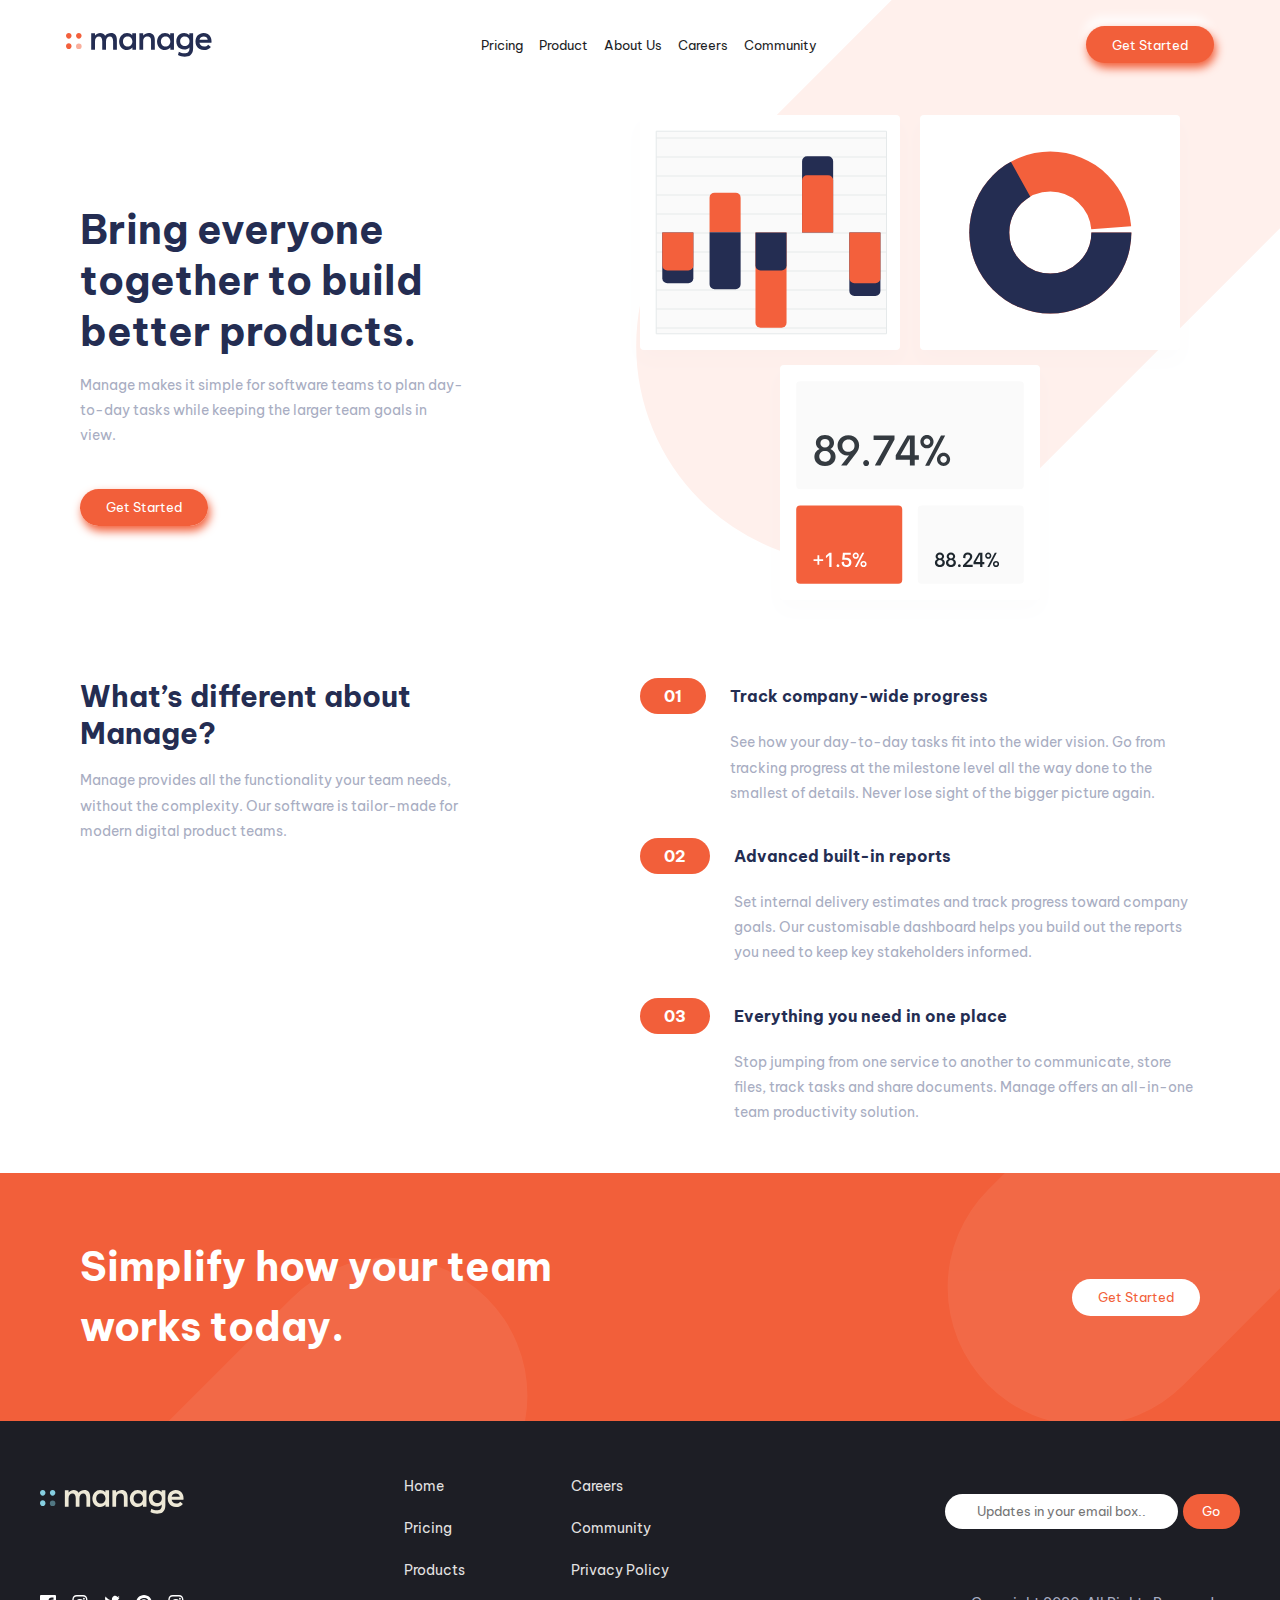
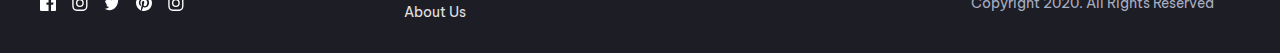
==== index.html @ 4106bfbe "only refactoring and testemonials left" ====
<!DOCTYPE html>
<html lang="en">
  <head>
    <meta charset="UTF-8" />
    <meta name="viewport" content="width=device-width, initial-scale=1.0" />
    <link
      rel="icon"
      type="image/png"
      sizes="32x32"
      href="./images/favicon-32x32.png"
    />
    <link rel="preconnect" href="https://fonts.googleapis.com" />
    <link rel="preconnect" href="https://fonts.gstatic.com" crossorigin />
    <link
      href="https://fonts.googleapis.com/css2?family=Be+Vietnam+Pro:wght@400;500;700&display=swap"
      rel="stylesheet"
    />
    <title>Manage landing page</title>
    <link rel="stylesheet" href="./css/style.css" />
    <script src="./index.js" defer></script>
  </head>
  <body class="body">
    <header class="primary-header flex container">
      <div>
        <img src="./images/logo.svg" alt="landing page logo" />
      </div>
      <button
        class="mobile-menu"
        aria-controls="primary-navigation"
        aria-expanded="false"
      >
        <span class="sr-only">Menu</span>
        <div class="hamburger"></div>
      </button>
      <nav>
        <ul id="primary-navigation" class="primary-header__navigation flex">
          <li><a class="text-blue-9" href="#">Pricing</a></li>
          <li><a class="text-blue-9" href="#">Product</a></li>
          <li><a class="text-blue-9" href="#">About Us</a></li>
          <li><a class="text-blue-9" href="#">Careers</a></li>
          <li><a class="text-blue-9" href="#">Community</a></li>
        </ul>
      </nav>
      <a
        class="btn-primary start-btn start-btn--header colorful-shadow"
        href="#"
        >Get Started</a
      >
    </header>

    <main>
      <section class="intro-section container flex flow">
        <div>
          <div class="intro-section__info">
            <h1 class="text-primary-blue-8 fs-9 fw-7">
              Bring everyone together to build better products.
            </h1>
            <p>
              Manage makes it simple for software teams to plan day-to-day tasks
              while keeping the larger team goals in view.
            </p>
          </div>
          <a class="btn-primary start-btn" href="#">Get Started</a>
        </div>
        <div class="intro-section__img">
          <img src="./images/illustration-intro.svg" alt="" />
        </div>
      </section>

      <section class="features-section flex container flow-xxx">
        <div class="flow difference">
          <h2 class="text-primary-blue-8 fs-8 fw-7">
            What’s different about Manage?
          </h2>
          <p>
            Manage provides all the functionality your team needs, without the
            complexity. Our software is tailor-made for modern digital product
            teams.
          </p>
        </div>
        <div class="features-section__features-list">
          <ul class="flow" style="--flow-space: 2rem">
            <li class="feature">
              <h3 class="feature__title text-primary-blue-8 fw-7">
                Track company-wide progress
              </h3>
              <p>
                See how your day-to-day tasks fit into the wider vision. Go from
                tracking progress at the milestone level all the way done to the
                smallest of details. Never lose sight of the bigger picture
                again.
              </p>
            </li>
            <li class="feature">
              <h3 class="feature__title text-primary-blue-8 fw-7">
                Advanced built-in reports
              </h3>
              <p>
                Set internal delivery estimates and track progress toward
                company goals. Our customisable dashboard helps you build out
                the reports you need to keep key stakeholders informed.
              </p>
            </li>
            <li class="feature">
              <h3 class="feature__title text-primary-blue-8 fw-7">
                Everything you need in one place
              </h3>
              <p>
                Stop jumping from one service to another to communicate, store
                files, track tasks and share documents. Manage offers an
                all-in-one team productivity solution.
              </p>
            </li>
          </ul>
        </div>
      </section>

      <section class="simplify bg-primary-red-4">
        <div class="container">
          <div>
            <p class="fs-9 fw-7 text-white max-width">
              Simplify how your team works today.
            </p>
          </div>
          <div>
            <a class="btn-primary start-btn start-btn--simplify" href="#"
              >Get Started</a
            >
          </div>
        </div>
      </section>
    </main>

    <footer class="primary-footer bg-blue-9">
      <div
        class="grid-container grid-container--footer flow"
        style="--flow-space: 1.5rem"
      >
        <div class="primary-footer__logo">
          <img src="./images/logo.svg" alt="" />
        </div>

        <ul class="primary-footer__social-links flex">
          <li>
            <a href="#"
              ><img src="./images/icon-facebook.svg" alt="facebook icon"
            /></a>
          </li>
          <li>
            <a href="#"
              ><img src="./images/icon-instagram.svg" alt="instagram icon"
            /></a>
          </li>
          <li>
            <a href="#"
              ><img src="./images/icon-twitter.svg" alt="twitter icon"
            /></a>
          </li>
          <li>
            <a href="#"
              ><img src="./images/icon-pinterest.svg" alt="pinterest icon"
            /></a>
          </li>
          <li>
            <a href="#"
              ><img src="./images/icon-instagram.svg" alt="instagram icon"
            /></a>
          </li>
        </ul>

        <nav class="primary-footer__navigation">
          <ul class="nav-links flow">
            <li>
              <a href="#">Home</a>
            </li>
            <li>
              <a href="#">Pricing</a>
            </li>
            <li>
              <a href="#">Products</a>
            </li>
            <li>
              <a href="#">About Us</a>
            </li>
            <li>
              <a href="#">Careers</a>
            </li>
            <li>
              <a href="#">Community</a>
            </li>
            <li>
              <a href="#">Privacy Policy</a>
            </li>
          </ul>
        </nav>

        <form class="primary-footer__form" method="post">
          <input
            name="updates"
            placeholder="Updates in your email box..."
            type="email"
          />
          <button class="bg-primary-red-4 text-white" type="submit">Go</button>
        </form>

        <p class="primary-footer_copyright">
          Copyright 2020. All Rights Reserved
        </p>
      </div>
    </footer>
  </body>
</html>
---- css/style.css ----
:root {
  /* colors */
  --clr-primary-red-4: hsl(12, 88%, 59%);
  --clr-primary-blue-8: hsl(228, 39%, 23%);

  --clr-white: hsl(0, 100%, 100%);
  --clr-red-1: hsl(13, 100%, 96%);
  --clr-gray-1: hsl(0, 5%, 89%);
  --clr-gray-4: hsl(228, 18%, 71%);
  --clr-blue-9: hsl(233, 12%, 13%);

  /* typography */
  --fs-3: 0.82rem;
  --fs-4: 0.875rem;
  --fs-5: 1rem;
  --fs-8: clamp(1.4rem, 2vw + 1rem, 1.8rem);
  --fs-9: clamp(1.8rem, 3vw + 1rem, 2.5rem);

  --ff-primary: "Be Vietnam Pro", sans-serif;

  --fw-7: 700;
}

*,
*::before,
*::after {
  box-sizing: border-box;
}

* {
  margin: 0;
  padding: 0;
  font: inherit;
}

h1,
h2,
h3,
h4,
h5,
h6,
p {
  font-weight: 400;
}

p {
  line-height: 1.8;
  font-size: var(--fs-4);
}

body {
  font-family: var(--ff-primary);
  font-size: var(--fs-5);
  color: var(--clr-gray-4);
  background-color: var(--clr-white);
  min-height: 100vh;
  background-image: url(../images/bg-tablet-pattern.svg);
  background-position: 80px -270px;
  background-repeat: no-repeat;

  overflow-x: hidden; /*? */
}

@media (min-width: 45.1em) {
  body {
    background-position: top -250px right -170px;
  }
}

img,
picture {
  max-width: 100%;
  display: block; /* this is to remove weird spacing issues with imgs */
}

ul,
li {
  list-style: none;
  /* counter-reset: count; */ /*? */
}

a {
  text-decoration: none;
}

button:hover {
  cursor: pointer;
}

input,
button,
textarea,
select {
  font: inherit;
}

@media (prefers-reduced-motion: reduce) {
  *,
  *::before,
  *::after {
    animation-duration: 0.01ms !important;
    animation-iteration-count: 1 !important;
    transition-duration: 0.01ms !important;
    scroll-behavior: auto !important;
  }
}

/*! utility classes */

/*! general */
.flex {
  display: flex;
  gap: var(--gap, 1rem);
}

.grid {
  display: grid;
  gap: var(--gap, 1rem);
}

/* 
  the :where pseudo-class is there to eliminate the extra
  specificity that the :not(:first-child) adds.

  because of the var(--flow-space, 1rem), we can specify
  what amount of margin-top we want as an inline style of
  an element.
*/
.flow > *:where(:not(:first-child)) {
  margin-top: var(--flow-space, 1rem);
}

.container {
  padding-inline: 2.5em;
  margin-inline: auto;
  max-width: 80rem;
}

.sr-only {
  position: absolute;
  width: 1px;
  height: 1px;
  padding: 0;
  margin: -1px;
  clip: rect(0, 0, 0, 0);
  white-space: nowrap;
  border: none;
}

/* bg color */
.bg-primary-red-4 {
  background-color: var(--clr-primary-red-4);
}

.bg-primary-blue-8 {
  background-color: var(--clr-primary-blue-8);
}

.bg-red-1 {
  background-color: var(--clr-red-1);
}

.bg-gray-1 {
  background-color: var(--clr-gray-1);
}

.bg-gray-4 {
  background-color: var(--clr-gray-4);
}

.bg-blue-9 {
  background-color: var(--clr-blue-9);
}

/* text color */
.text-primary-red-4 {
  color: var(--clr-primary-red-);
}

.text-primary-blue-8 {
  color: var(--clr-primary-blue-8);
}

.text-red-1 {
  color: var(--clr-red-1);
}

.text-gray-1 {
  color: var(--clr-gray-1);
}

.text-gray-4 {
  color: var(--clr-gray-4);
}

.text-blue-9 {
  color: var(--clr-blue-9);
}

.text-white {
  color: var(--clr-white);
}

/* text size */
.fs-3 {
  font-size: var(--fs-3);
}

.fs-4 {
  font-size: var(--fs-4);
}

.fs-5 {
  font-size: var(--fs-5);
}

.fs-8 {
  font-size: var(--fs-8);
}

.fs-9 {
  font-size: var(--fs-9);
}

/* font weight */
.fw-7 {
  font-weight: var(--fw-7);
}

/*? */
.text-center {
  text-align: center;
}

/*! components */
.btn-primary {
  background-color: var(--clr-primary-red-4);
  color: var(--clr-white);
  padding: 0.8em 2em;
  border-radius: 30px;
  font-size: var(--fs-3);
  box-shadow: var(--clr-primary-red-4) 2px 5px 10px 0px,
    rgba(255, 255, 255, 0.8) -2px -10px 10px 0px;
  border: none;
}

.btn-primary:is(:hover, :focus) {
  opacity: 0.8;
}

/*? */
.colorful-shadow:is(:hover, :focus) {
  opacity: 0.5;
  box-shadow: rgb(255, 255, 255) 0px 0px 0px 3px,
    rgb(31, 193, 27) 0px 0px 0px 6px, rgb(255, 217, 19) 0px 0px 0px 9px,
    rgb(255, 255, 255) 0px 0px 0px 12px, rgb(255, 85, 85) 0px 0px 0px 15px;
}

/*! specific */

/* header */
.primary-header {
  justify-content: space-between;
  align-items: center;
  padding-block: 2em;
  font-size: var(--fs-3);
}

.mobile-menu {
  display: none;
}

@media (max-width: 45em) {
  .body::before {
    content: "";
    position: fixed;
    inset: 0;
    background: linear-gradient(
      to bottom,
      transparent 50%,
      rgba(2, 2, 2, 0.5) 100%
    );
    z-index: 10;
    pointer-events: none;
    opacity: 0;
    transition: opacity 500ms ease-in-out;
  }

  .body.overlay-active::before {
    opacity: 1;
  }

  /*? */
  .start-btn--header {
    display: none;
  }

  .primary-header__navigation {
    background-color: var(--clr-white);
    flex-direction: column;
    position: fixed;
    top: 7rem;
    left: 50%;
    transform: translateX(-50%);
    font-weight: 700;
    font-size: var(--fs-5);
    text-align: center;
    line-height: 2;
    border-radius: 5px;
    box-shadow: 0 5px 10px rgba(0, 0, 0, 0.1);
    width: min(80%, 22rem);
    padding-block: 2.5rem;
    z-index: 100;
    transform: translateX(200%);
    transition: transform 500ms ease-in-out;
  }

  .primary-header__navigation.active {
    transform: translateX(-50%);
  }

  .mobile-menu {
    display: block;
    border: none;
    background: transparent;
    cursor: pointer;
    order: 2; /*? */
    padding: 5px;
  }

  /* hamburger */
  .hamburger {
    position: relative;
  }

  .hamburger,
  .hamburger::before,
  .hamburger::after {
    width: 1.7rem;
    height: 3px;
    background-color: var(--clr-blue-9);
    transition: transform 350ms ease-in-out, opacity 200ms linear;
  }

  .hamburger::before,
  .hamburger::after {
    content: "";
    position: absolute;
    left: 0;
  }

  .hamburger::before {
    bottom: 7px;
  }

  .hamburger::after {
    top: 7px;
  }

  .mobile-menu.active .hamburger {
    transform: rotate(45deg);
  }

  .mobile-menu.active .hamburger::before {
    opacity: 0;
  }

  .mobile-menu.active .hamburger::after {
    transform: rotate(90deg) translate(-6px);
  }
}

/* intro */
.intro-section {
  --gap: clamp(2.5rem, 6vw, 3rem);
  flex-direction: column;
  justify-content: center;
  align-items: center;
  margin: 2rem 0 5rem 0;
  text-align: center;
}

.intro-section__info {
  margin-bottom: 2rem;
  max-width: 30rem;
}

.intro-section__info h1 {
  margin-bottom: 1rem;
}

.intro-section__img {
  order: -1;
}

@media (min-width: 45em) {
  /*? */
  .intro-section {
    flex-direction: row;
    text-align: left;
    justify-content: space-between;
    margin: auto;
  }

  .intro-section__info {
    margin-bottom: 3rem;
    /* max-width: clamp(30rem, 30vw, 40rem); */
  }

  .intro-section__info p {
    max-width: 24rem;
  }

  .intro-section__img {
    order: initial;
  }
}

@media (min-width: 45em) and (max-width: 52em) {
  .intro-section__info {
    max-width: 40rem;
    margin-top: 2rem;
  }
}

/* fetures */
.features-section {
  --gap: 3rem;
  flex-direction: column;
  text-align: center;

  margin-bottom: 10rem; /*? */
}

.difference {
  max-width: 25rem;
  margin: auto;
}

.feature {
  counter-increment: count;
  display: grid;
  align-items: center;
  row-gap: 1rem;
  grid-template-columns: min-content 1fr;
  text-align: left;
}

.feature::before {
  content: "0" counter(count);
  padding: 0.5rem 1.5rem;
  background-color: var(--clr-primary-red-4);
  color: var(--clr-white);
  border-radius: 20px;
  font-weight: var(--fw-7);
  z-index: 1;
}

.feature__title {
  background-color: var(--clr-red-1);
  padding-block: 0.5rem;
  margin-right: -100%; /* for the overflow of the bg color */
  margin-left: -1rem;
  padding-left: 1.5rem;
  font-size: var(--fs-5);
}

.feature p {
  grid-column: 1 / -1;
}

/* simplify */
.simplify {
  padding-block: 4em;
  background-image: url(../images/bg-simplify-section-mobile.svg);
  background-repeat: no-repeat;
  background-position: bottom left;
  background-size: 50%;
}

.simplify div {
  display: flex;
  gap: 2rem;
  flex-direction: column;
  justify-content: space-between;
  align-items: center;
  text-align: center;
}

.simplify p {
  line-height: 1.5em;
}

/*? */
.max-width {
  max-width: 20rem;
}

@media (min-width: 45em) {
  .simplify {
    background-image: url(../images/bg-simplify-section-desktop.svg);
    background-size: cover;
    background-position: top right -6rem;
  }

  .simplify div {
    flex-direction: row;
  }

  /*? */
  .max-width {
    max-width: 30rem;
    text-align: left;
  }
}

.start-btn--simplify {
  background-color: var(--clr-white);
  color: var(--clr-primary-red-4);
  box-shadow: none;
}

/*? 51.5em */
@media (min-width: 45em) {
  .container {
    /*? */
    padding-inline: 5em;
  }

  .features-section {
    --gap: clamp(2.5rem, 6vw, 3rem);
    flex-direction: row;
    justify-content: space-between;
    text-align: left;
    margin-block: 3rem;
  }

  .difference {
    margin: unset;
  }

  .features-section__features-list {
    max-width: 35rem;
  }

  .feature {
    column-gap: 1.5rem;
  }

  .feature__title {
    background-color: transparent;
    padding-left: 0;
    margin: 0;
  }

  .feature p {
    grid-column: 2 / -1;
  }
}

/* footer */
/*? */
.grid-container {
  display: grid;
  place-items: center;

  padding-inline: 2.5em;
  margin-inline: auto;
  max-width: 80rem;
}

.grid-container--footer {
  padding-block: 2rem;
  gap: 1rem;
  grid-template-areas:
    "form"
    "navigation"
    "social-links"
    "logo"
    "copyright";
}

.primary-footer__form {
  grid-area: form;
  display: flex;
  gap: 0.3rem;
  width: 100%;
}

.primary-footer__form > input[type="email"] {
  padding: 0.6rem clamp(0.7rem, 5vw, 2rem);
  flex: 1;
  border-radius: 30px;
  border: none;
  font-size: 13px;
  text-align: left;
}

/*? */
.primary-footer__form > button {
  background-color: var(--clr-primary-red-4);
  color: var(--clr-white);
  padding: 0.7em clamp(0.5em, 1.5em, 2em);
  border-radius: 30px;
  font-size: var(--fs-3);
  border: none;
}

/* .primary-footer__navigation {
  gap: clamp(5rem, 8vw, 10rem); 
  justify-content: space-between;
  grid-area: navigation;
  font-size: var(--fs-4);
} */

.primary-footer__navigation {
  justify-content: space-between;
  grid-area: navigation;
  font-size: var(--fs-4);
}

.primary-footer__navigation ul {
  column-count: 2;
}

.nav-links li > a {
  color: var(--clr-gray-1);
}

.primary-footer__social-links {
  grid-area: social-links;
  justify-content: space-between;
  width: 100%;
}

.primary-footer__social-links img {
  width: 1.7rem;
  aspect-ratio: 1;
}

.primary-footer__social-links a:hover {
  filter: brightness(0.5) invert(1);
}

/*? .logo */
.primary-footer__logo {
  grid-area: logo;
  max-width: 50%;
  color: white;
  margin-top: 2rem;
  filter: brightness(0.5) invert(1);
}

.primary-footer_copyright {
  grid-area: copyright;
}

@media (min-width: 45em) {
  .grid-container--footer {
    padding-block: 2rem;
    grid-template-columns: min-content minmax(12rem, 20rem) min-content;
    column-gap: min(1.5rem, 3.5vw);
    justify-content: space-between;
    grid-template-areas:
      "logo navigation form"
      ". navigation form"
      "social-links navigation copyright";
  }

  .primary-footer__navigation {
    justify-content: space-between;
    width: 100%;
    gap: 0;
  }

  .primary-footer__social-links img {
    min-width: 1rem;
    width: 1.1rem;
  }

  .primary-footer__logo {
    max-width: 100%;
  }
}
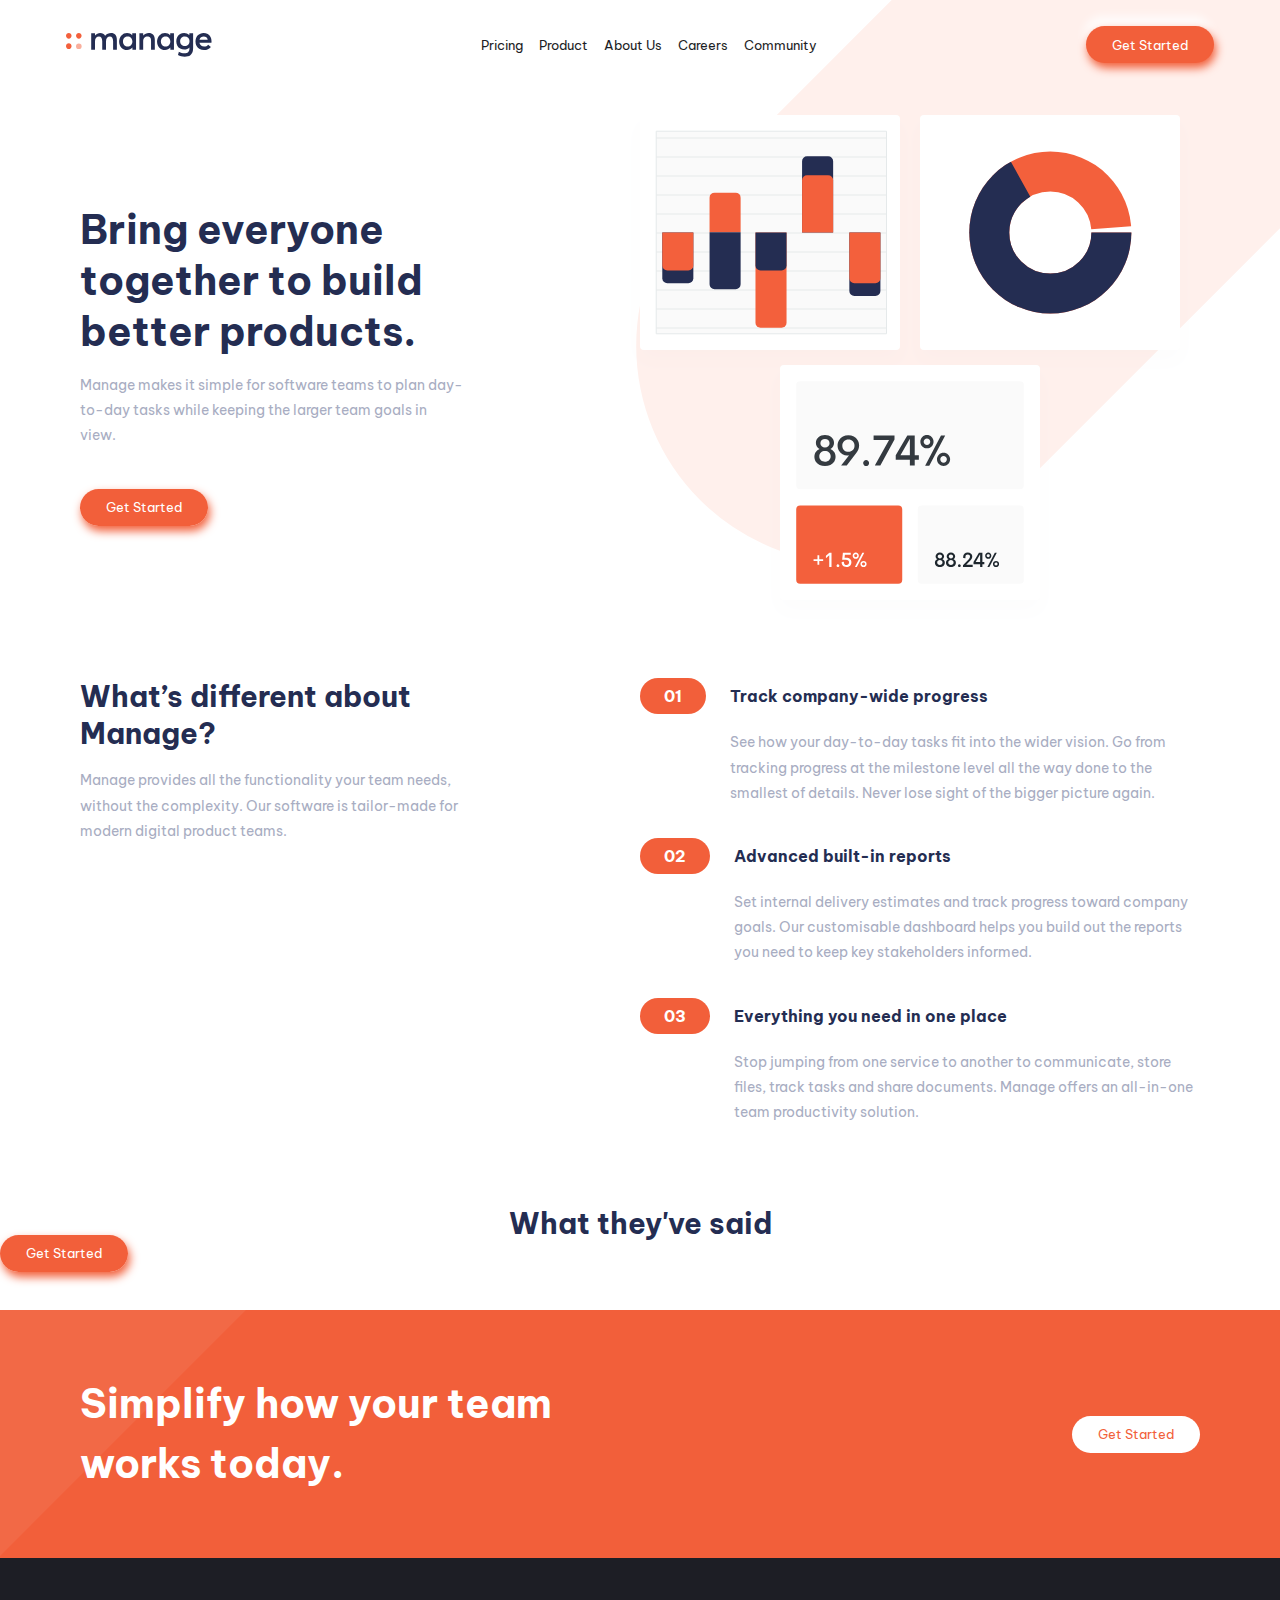
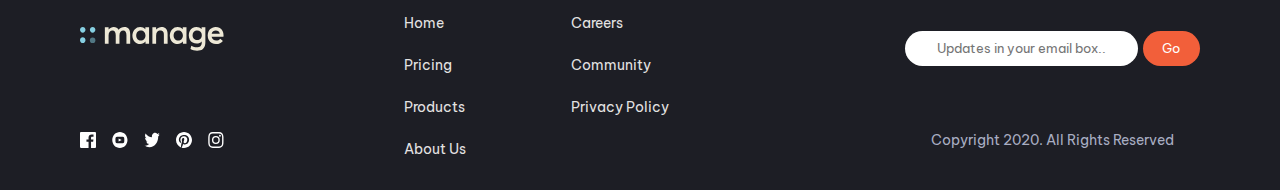
==== commit ee5ec85d: "refactored css class names and organized the css better" ====
--- a/index.html
+++ b/index.html
@@ -19,194 +19,217 @@
     <link rel="stylesheet" href="./css/style.css" />
     <script src="./index.js" defer></script>
   </head>
-  <body class="body">
-    <header class="primary-header flex container">
-      <div>
-        <img src="./images/logo.svg" alt="landing page logo" />
-      </div>
-      <button
-        class="mobile-menu"
-        aria-controls="primary-navigation"
-        aria-expanded="false"
-      >
-        <span class="sr-only">Menu</span>
-        <div class="hamburger"></div>
-      </button>
-      <nav>
-        <ul id="primary-navigation" class="primary-header__navigation flex">
-          <li><a class="text-blue-9" href="#">Pricing</a></li>
-          <li><a class="text-blue-9" href="#">Product</a></li>
-          <li><a class="text-blue-9" href="#">About Us</a></li>
-          <li><a class="text-blue-9" href="#">Careers</a></li>
-          <li><a class="text-blue-9" href="#">Community</a></li>
-        </ul>
-      </nav>
-      <a
-        class="btn-primary start-btn start-btn--header colorful-shadow"
-        href="#"
-        >Get Started</a
-      >
-    </header>
-
-    <main>
-      <section class="intro-section container flex flow">
+  <body>
+    <div class="overflow-x-hide">
+      <header class="primary-header flex container">
         <div>
-          <div class="intro-section__info">
-            <h1 class="text-primary-blue-8 fs-9 fw-7">
-              Bring everyone together to build better products.
-            </h1>
+          <img src="./images/logo.svg" alt="landing page logo" />
+        </div>
+        <button
+          class="mobile-menu"
+          aria-controls="primary-navigation"
+          aria-expanded="false"
+        >
+          <span class="sr-only">Menu</span>
+          <div class="hamburger"></div>
+        </button>
+        <nav>
+          <ul
+            aria-label="Primary navigation"
+            role="list"
+            id="primary-navigation"
+            class="primary-header__navigation flex"
+          >
+            <li><a class="text-blue-9" href="#">Pricing</a></li>
+            <li><a class="text-blue-9" href="#">Product</a></li>
+            <li><a class="text-blue-9" href="#">About Us</a></li>
+            <li><a class="text-blue-9" href="#">Careers</a></li>
+            <li><a class="text-blue-9" href="#">Community</a></li>
+          </ul>
+        </nav>
+        <a class="btn btn-primary orange-shadow colorful-shadow-hover" href="#"
+          >Get Started</a
+        >
+      </header>
+
+      <main>
+        <section class="intro-section container flex flow">
+          <div>
+            <div class="intro-section__info">
+              <h1 class="text-primary-blue-8 fs-9 fw-7">
+                Bring everyone together to build better products.
+              </h1>
+              <p>
+                Manage makes it simple for software teams to plan day-to-day
+                tasks while keeping the larger team goals in view.
+              </p>
+            </div>
+            <a class="btn btn-primary orange-shadow" href="#">Get Started</a>
+          </div>
+          <div class="intro-section__img">
+            <img src="./images/illustration-intro.svg" alt="" />
+          </div>
+        </section>
+
+        <section class="product-info flex container flow-xxx">
+          <div class="flow product-info__unique">
+            <h2 class="text-primary-blue-8 fs-8 fw-7">
+              What’s different about Manage?
+            </h2>
             <p>
-              Manage makes it simple for software teams to plan day-to-day tasks
-              while keeping the larger team goals in view.
+              Manage provides all the functionality your team needs, without the
+              complexity. Our software is tailor-made for modern digital product
+              teams.
             </p>
           </div>
-          <a class="btn-primary start-btn" href="#">Get Started</a>
-        </div>
-        <div class="intro-section__img">
-          <img src="./images/illustration-intro.svg" alt="" />
-        </div>
-      </section>
-
-      <section class="features-section flex container flow-xxx">
-        <div class="flow difference">
-          <h2 class="text-primary-blue-8 fs-8 fw-7">
-            What’s different about Manage?
+          <div class="product-info__features-list">
+            <ul class="numbered-items flow" style="--flow-space: 2rem">
+              <li>
+                <h3 class="numbered-item__title text-primary-blue-8 fw-7">
+                  Track company-wide progress
+                </h3>
+                <p class="numbered-item__body">
+                  See how your day-to-day tasks fit into the wider vision. Go
+                  from tracking progress at the milestone level all the way done
+                  to the smallest of details. Never lose sight of the bigger
+                  picture again.
+                </p>
+              </li>
+              <li>
+                <h3 class="numbered-item__title text-primary-blue-8 fw-7">
+                  Advanced built-in reports
+                </h3>
+                <p class="numbered-item__body">
+                  Set internal delivery estimates and track progress toward
+                  company goals. Our customisable dashboard helps you build out
+                  the reports you need to keep key stakeholders informed.
+                </p>
+              </li>
+              <li>
+                <h3 class="numbered-item__title text-primary-blue-8 fw-7">
+                  Everything you need in one place
+                </h3>
+                <p class="numbered-item__body">
+                  Stop jumping from one service to another to communicate, store
+                  files, track tasks and share documents. Manage offers an
+                  all-in-one team productivity solution.
+                </p>
+              </li>
+            </ul>
+          </div>
+        </section>
+
+        <section class="carousel-section">
+          <h2 class="fs-8 fw-7 text-primary-blue-8 text-center">
+            What they've said
           </h2>
-          <p>
-            Manage provides all the functionality your team needs, without the
-            complexity. Our software is tailor-made for modern digital product
-            teams.
+          <a class="btn btn-primary orange-shadow" href="#">Get Started</a>
+        </section>
+
+        <section class="call-to-action bg-primary-red-4">
+          <div class="container">
+            <div>
+              <p class="fs-9 fw-7 text-white">
+                Simplify how your team works today.
+              </p>
+            </div>
+            <div>
+              <a class="btn btn-secondary" href="#">Get Started</a>
+            </div>
+          </div>
+        </section>
+      </main>
+
+      <footer class="primary-footer bg-blue-9">
+        <div class="container grid flow" style="--flow-space: 1.5rem">
+          <div class="primary-footer__logo">
+            <a href="#" aria-label="home">
+              <img src="./images/logo.svg" alt="logo" />
+            </a>
+          </div>
+
+          <ul
+            class="primary-footer__social-links flex"
+            role="list"
+            aria-label="Social links"
+          >
+            <li>
+              <a aria-label="facebook" href="#"
+                ><img src="./images/icon-facebook.svg" alt="facebook icon"
+              /></a>
+            </li>
+            <li>
+              <a aria-label="youtube" href="#"
+                ><img src="./images/icon-youtube.svg" alt="youtube icon"
+              /></a>
+            </li>
+            <li>
+              <a aria-label="twitter" href="#"
+                ><img src="./images/icon-twitter.svg" alt="twitter icon"
+              /></a>
+            </li>
+            <li>
+              <a aria-label="pinterest" href="#"
+                ><img src="./images/icon-pinterest.svg" alt="pinterest icon"
+              /></a>
+            </li>
+            <li>
+              <a aria-label="instagram" href="#"
+                ><img src="./images/icon-instagram.svg" alt="instagram icon"
+              /></a>
+            </li>
+          </ul>
+
+          <nav class="primary-footer__navigation">
+            <ul
+              aria-label="Footer navigation links"
+              role="list"
+              class="nav-links flow"
+            >
+              <li>
+                <a href="#">Home</a>
+              </li>
+              <li>
+                <a href="#">Pricing</a>
+              </li>
+              <li>
+                <a href="#">Products</a>
+              </li>
+              <li>
+                <a href="#">About Us</a>
+              </li>
+              <li>
+                <a href="#">Careers</a>
+              </li>
+              <li>
+                <a href="#">Community</a>
+              </li>
+              <li>
+                <a href="#">Privacy Policy</a>
+              </li>
+            </ul>
+          </nav>
+
+          <form class="primary-footer__form" action="" method="post">
+            <input
+              name="updates"
+              placeholder="Updates in your email box..."
+              type="email"
+            />
+            <button
+              id="submit-btn"
+              class="btn bg-primary-red-4 text-white"
+              type="submit"
+            >
+              Go
+            </button>
+          </form>
+
+          <p class="primary-footer_copyright">
+            Copyright 2020. All Rights Reserved
           </p>
         </div>
-        <div class="features-section__features-list">
-          <ul class="flow" style="--flow-space: 2rem">
-            <li class="feature">
-              <h3 class="feature__title text-primary-blue-8 fw-7">
-                Track company-wide progress
-              </h3>
-              <p>
-                See how your day-to-day tasks fit into the wider vision. Go from
-                tracking progress at the milestone level all the way done to the
-                smallest of details. Never lose sight of the bigger picture
-                again.
-              </p>
-            </li>
-            <li class="feature">
-              <h3 class="feature__title text-primary-blue-8 fw-7">
-                Advanced built-in reports
-              </h3>
-              <p>
-                Set internal delivery estimates and track progress toward
-                company goals. Our customisable dashboard helps you build out
-                the reports you need to keep key stakeholders informed.
-              </p>
-            </li>
-            <li class="feature">
-              <h3 class="feature__title text-primary-blue-8 fw-7">
-                Everything you need in one place
-              </h3>
-              <p>
-                Stop jumping from one service to another to communicate, store
-                files, track tasks and share documents. Manage offers an
-                all-in-one team productivity solution.
-              </p>
-            </li>
-          </ul>
-        </div>
-      </section>
-
-      <section class="simplify bg-primary-red-4">
-        <div class="container">
-          <div>
-            <p class="fs-9 fw-7 text-white max-width">
-              Simplify how your team works today.
-            </p>
-          </div>
-          <div>
-            <a class="btn-primary start-btn start-btn--simplify" href="#"
-              >Get Started</a
-            >
-          </div>
-        </div>
-      </section>
-    </main>
-
-    <footer class="primary-footer bg-blue-9">
-      <div
-        class="grid-container grid-container--footer flow"
-        style="--flow-space: 1.5rem"
-      >
-        <div class="primary-footer__logo">
-          <img src="./images/logo.svg" alt="" />
-        </div>
-
-        <ul class="primary-footer__social-links flex">
-          <li>
-            <a href="#"
-              ><img src="./images/icon-facebook.svg" alt="facebook icon"
-            /></a>
-          </li>
-          <li>
-            <a href="#"
-              ><img src="./images/icon-instagram.svg" alt="instagram icon"
-            /></a>
-          </li>
-          <li>
-            <a href="#"
-              ><img src="./images/icon-twitter.svg" alt="twitter icon"
-            /></a>
-          </li>
-          <li>
-            <a href="#"
-              ><img src="./images/icon-pinterest.svg" alt="pinterest icon"
-            /></a>
-          </li>
-          <li>
-            <a href="#"
-              ><img src="./images/icon-instagram.svg" alt="instagram icon"
-            /></a>
-          </li>
-        </ul>
-
-        <nav class="primary-footer__navigation">
-          <ul class="nav-links flow">
-            <li>
-              <a href="#">Home</a>
-            </li>
-            <li>
-              <a href="#">Pricing</a>
-            </li>
-            <li>
-              <a href="#">Products</a>
-            </li>
-            <li>
-              <a href="#">About Us</a>
-            </li>
-            <li>
-              <a href="#">Careers</a>
-            </li>
-            <li>
-              <a href="#">Community</a>
-            </li>
-            <li>
-              <a href="#">Privacy Policy</a>
-            </li>
-          </ul>
-        </nav>
-
-        <form class="primary-footer__form" method="post">
-          <input
-            name="updates"
-            placeholder="Updates in your email box..."
-            type="email"
-          />
-          <button class="bg-primary-red-4 text-white" type="submit">Go</button>
-        </form>
-
-        <p class="primary-footer_copyright">
-          Copyright 2020. All Rights Reserved
-        </p>
-      </div>
-    </footer>
+      </footer>
+    </div>
   </body>
 </html>
--- a/css/style.css
+++ b/css/style.css
@@ -57,8 +57,6 @@
   background-image: url(../images/bg-tablet-pattern.svg);
   background-position: 80px -270px;
   background-repeat: no-repeat;
-
-  overflow-x: hidden; /*? */
 }
 
 @media (min-width: 45.1em) {
@@ -76,7 +74,6 @@
 ul,
 li {
   list-style: none;
-  /* counter-reset: count; */ /*? */
 }
 
 a {
@@ -134,6 +131,16 @@
   padding-inline: 2.5em;
   margin-inline: auto;
   max-width: 80rem;
+}
+
+@media (min-width: 51.5em) {
+  .container {
+    padding-inline: 5em;
+  }
+}
+
+.overflow-x-hide {
+  overflow-x: hidden;
 }
 
 .sr-only {
@@ -227,33 +234,97 @@
   font-weight: var(--fw-7);
 }
 
-/*? */
 .text-center {
   text-align: center;
 }
 
-/*! components */
-.btn-primary {
-  background-color: var(--clr-primary-red-4);
-  color: var(--clr-white);
-  padding: 0.8em 2em;
-  border-radius: 30px;
-  font-size: var(--fs-3);
+/* shadows */
+.orange-shadow {
   box-shadow: var(--clr-primary-red-4) 2px 5px 10px 0px,
     rgba(255, 255, 255, 0.8) -2px -10px 10px 0px;
-  border: none;
-}
-
-.btn-primary:is(:hover, :focus) {
-  opacity: 0.8;
-}
-
-/*? */
-.colorful-shadow:is(:hover, :focus) {
+}
+
+.colorful-shadow-hover:is(:hover, :focus) {
   opacity: 0.5;
   box-shadow: rgb(255, 255, 255) 0px 0px 0px 3px,
     rgb(31, 193, 27) 0px 0px 0px 6px, rgb(255, 217, 19) 0px 0px 0px 9px,
     rgb(255, 255, 255) 0px 0px 0px 12px, rgb(255, 85, 85) 0px 0px 0px 15px;
+}
+
+/*! components */
+.btn {
+  padding: 0.8em 2em;
+  border-radius: 30px;
+  font-size: var(--fs-3);
+  border: none;
+}
+
+.btn-primary {
+  background-color: var(--clr-primary-red-4);
+  color: var(--clr-white);
+}
+
+.btn:is(:hover, :focus) {
+  opacity: 0.8;
+}
+
+.btn-secondary {
+  background-color: var(--clr-white);
+  color: var(--clr-primary-red-4);
+}
+
+/* numbered items */
+.numbered-items {
+  counter-reset: count;
+}
+
+.numbered-items li {
+  counter-increment: count;
+  display: grid;
+  align-items: center;
+  row-gap: 1rem;
+  grid-template-columns: min-content 1fr;
+  text-align: left;
+}
+
+.numbered-items li::before {
+  content: "0" counter(count);
+  padding: 0.5rem 1.5rem;
+  background-color: var(--clr-primary-red-4);
+  color: var(--clr-white);
+  border-radius: 20px;
+  font-weight: var(--fw-7);
+  z-index: 1;
+}
+
+.numbered-item__title {
+  background-color: var(--clr-red-1);
+  padding-block: 0.5rem;
+  margin-right: -100%; /* for the overflow of the bg color */
+  margin-left: -1rem;
+  padding-left: 1.5rem;
+  font-size: var(--fs-5);
+}
+
+.numbered-item__body {
+  grid-column: 1 / -1;
+  max-width: 30rem; /*? */
+}
+
+@media (min-width: 51.5em) {
+  .numbered-items li {
+    column-gap: 1.5rem;
+  }
+
+  .numbered-item__title {
+    background-color: transparent;
+    padding-left: 0;
+    margin: 0;
+  }
+
+  .numbered-item__body {
+    grid-column: 2 / -1;
+  }
 }
 
 /*! specific */
@@ -270,8 +341,8 @@
   display: none;
 }
 
-@media (max-width: 45em) {
-  .body::before {
+@media (max-width: 51.51em) {
+  body::before {
     content: "";
     position: fixed;
     inset: 0;
@@ -286,12 +357,11 @@
     transition: opacity 500ms ease-in-out;
   }
 
-  .body.overlay-active::before {
+  body.overlay-active::before {
     opacity: 1;
   }
 
-  /*? */
-  .start-btn--header {
+  .primary-header .btn-primary {
     display: none;
   }
 
@@ -324,7 +394,7 @@
     border: none;
     background: transparent;
     cursor: pointer;
-    order: 2; /*? */
+    order: 2;
     padding: 5px;
   }
 
@@ -393,8 +463,7 @@
   order: -1;
 }
 
-@media (min-width: 45em) {
-  /*? */
+@media (min-width: 51.5em) {
   .intro-section {
     flex-direction: row;
     text-align: left;
@@ -404,7 +473,6 @@
 
   .intro-section__info {
     margin-bottom: 3rem;
-    /* max-width: clamp(30rem, 30vw, 40rem); */
   }
 
   .intro-section__info p {
@@ -416,7 +484,11 @@
   }
 }
 
-@media (min-width: 45em) and (max-width: 52em) {
+@media (min-width: 51.51em) and (max-width: 58em) {
+  .intro-section {
+    margin-bottom: 5rem;
+  }
+
   .intro-section__info {
     max-width: 40rem;
     margin-top: 2rem;
@@ -424,53 +496,24 @@
 }
 
 /* fetures */
-.features-section {
+.product-info {
   --gap: 3rem;
   flex-direction: column;
   text-align: center;
-
-  margin-bottom: 10rem; /*? */
-}
-
-.difference {
+}
+
+.product-info__unique {
   max-width: 25rem;
   margin: auto;
 }
 
-.feature {
-  counter-increment: count;
-  display: grid;
-  align-items: center;
-  row-gap: 1rem;
-  grid-template-columns: min-content 1fr;
-  text-align: left;
-}
-
-.feature::before {
-  content: "0" counter(count);
-  padding: 0.5rem 1.5rem;
-  background-color: var(--clr-primary-red-4);
-  color: var(--clr-white);
-  border-radius: 20px;
-  font-weight: var(--fw-7);
-  z-index: 1;
-}
-
-.feature__title {
-  background-color: var(--clr-red-1);
-  padding-block: 0.5rem;
-  margin-right: -100%; /* for the overflow of the bg color */
-  margin-left: -1rem;
-  padding-left: 1.5rem;
-  font-size: var(--fs-5);
-}
-
-.feature p {
-  grid-column: 1 / -1;
-}
-
-/* simplify */
-.simplify {
+/* carousel */
+.carousel-section {
+  margin: 5rem 0 3rem 0;
+}
+
+/* call to action */
+.call-to-action {
   padding-block: 4em;
   background-image: url(../images/bg-simplify-section-mobile.svg);
   background-repeat: no-repeat;
@@ -478,7 +521,8 @@
   background-size: 50%;
 }
 
-.simplify div {
+/*? maybe should have a max-wdith class or a different layount?? */
+.call-to-action div {
   display: flex;
   gap: 2rem;
   flex-direction: column;
@@ -487,47 +531,31 @@
   text-align: center;
 }
 
-.simplify p {
+.call-to-action p {
   line-height: 1.5em;
-}
-
-/*? */
-.max-width {
-  max-width: 20rem;
-}
-
-@media (min-width: 45em) {
+  max-width: 22rem;
+}
+
+@media (min-width: 51.5em) {
   .simplify {
     background-image: url(../images/bg-simplify-section-desktop.svg);
     background-size: cover;
     background-position: top right -6rem;
   }
 
-  .simplify div {
+  .call-to-action div {
     flex-direction: row;
   }
 
   /*? */
-  .max-width {
+  .call-to-action p {
     max-width: 30rem;
     text-align: left;
   }
 }
 
-.start-btn--simplify {
-  background-color: var(--clr-white);
-  color: var(--clr-primary-red-4);
-  box-shadow: none;
-}
-
-/*? 51.5em */
-@media (min-width: 45em) {
-  .container {
-    /*? */
-    padding-inline: 5em;
-  }
-
-  .features-section {
+@media (min-width: 51.5em) {
+  .product-info {
     --gap: clamp(2.5rem, 6vw, 3rem);
     flex-direction: row;
     justify-content: space-between;
@@ -535,41 +563,18 @@
     margin-block: 3rem;
   }
 
-  .difference {
+  .product-info__unique {
     margin: unset;
   }
 
-  .features-section__features-list {
+  .product-info__features-list {
     max-width: 35rem;
   }
-
-  .feature {
-    column-gap: 1.5rem;
-  }
-
-  .feature__title {
-    background-color: transparent;
-    padding-left: 0;
-    margin: 0;
-  }
-
-  .feature p {
-    grid-column: 2 / -1;
-  }
 }
 
 /* footer */
-/*? */
-.grid-container {
-  display: grid;
+.primary-footer .grid {
   place-items: center;
-
-  padding-inline: 2.5em;
-  margin-inline: auto;
-  max-width: 80rem;
-}
-
-.grid-container--footer {
   padding-block: 2rem;
   gap: 1rem;
   grid-template-areas:
@@ -597,21 +602,9 @@
 }
 
 /*? */
-.primary-footer__form > button {
-  background-color: var(--clr-primary-red-4);
-  color: var(--clr-white);
+.primary-footer__form > .btn {
   padding: 0.7em clamp(0.5em, 1.5em, 2em);
-  border-radius: 30px;
-  font-size: var(--fs-3);
-  border: none;
-}
-
-/* .primary-footer__navigation {
-  gap: clamp(5rem, 8vw, 10rem); 
-  justify-content: space-between;
-  grid-area: navigation;
-  font-size: var(--fs-4);
-} */
+}
 
 .primary-footer__navigation {
   justify-content: space-between;
@@ -627,6 +620,10 @@
   color: var(--clr-gray-1);
 }
 
+.nav-links li > a:hover {
+  color: var(--clr-primary-red-4);
+}
+
 .primary-footer__social-links {
   grid-area: social-links;
   justify-content: space-between;
@@ -642,11 +639,9 @@
   filter: brightness(0.5) invert(1);
 }
 
-/*? .logo */
 .primary-footer__logo {
   grid-area: logo;
   max-width: 50%;
-  color: white;
   margin-top: 2rem;
   filter: brightness(0.5) invert(1);
 }
@@ -655,8 +650,8 @@
   grid-area: copyright;
 }
 
-@media (min-width: 45em) {
-  .grid-container--footer {
+@media (min-width: 51.5em) {
+  .primary-footer > .grid {
     padding-block: 2rem;
     grid-template-columns: min-content minmax(12rem, 20rem) min-content;
     column-gap: min(1.5rem, 3.5vw);
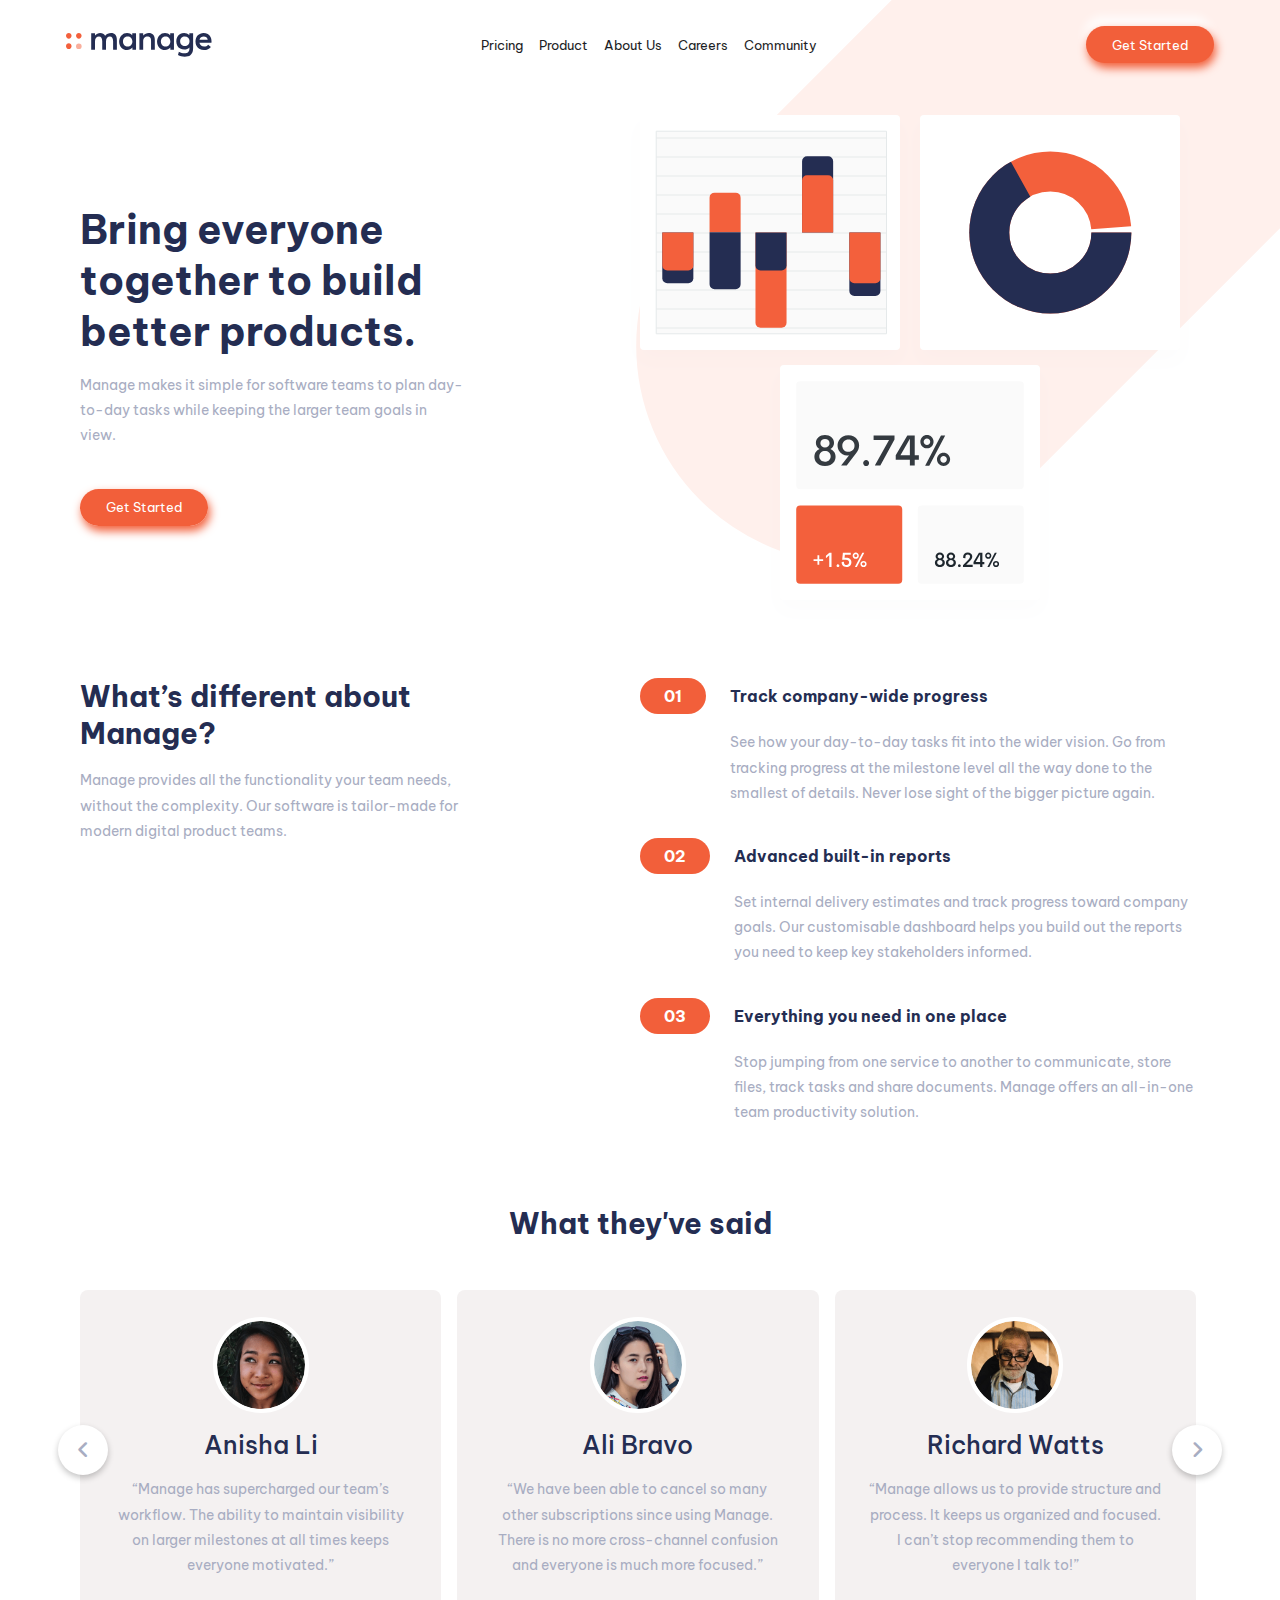
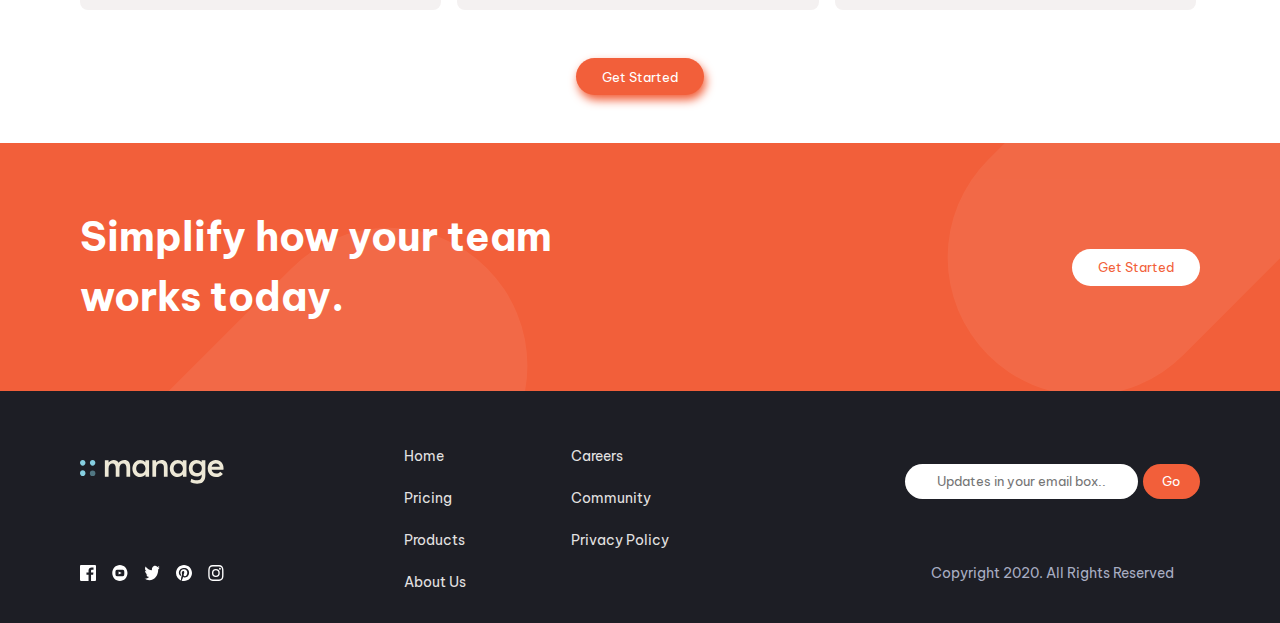
==== commit f32a1ef4: "added carousel" ====
--- a/index.html
+++ b/index.html
@@ -15,9 +15,15 @@
       href="https://fonts.googleapis.com/css2?family=Be+Vietnam+Pro:wght@400;500;700&display=swap"
       rel="stylesheet"
     />
+    <!-- Fontawesome Link for Icons -->
+    <link
+      rel="stylesheet"
+      href="https://cdnjs.cloudflare.com/ajax/libs/font-awesome/6.3.0/css/all.min.css"
+    />
     <title>Manage landing page</title>
     <link rel="stylesheet" href="./css/style.css" />
-    <script src="./index.js" defer></script>
+    <script src="./menu.js" defer></script>
+    <script src="./carousel.js" defer></script>
   </head>
   <body>
     <div class="overflow-x-hide">
@@ -119,10 +125,79 @@
           </div>
         </section>
 
-        <section class="carousel-section">
+        <section class="testemonials container">
           <h2 class="fs-8 fw-7 text-primary-blue-8 text-center">
             What they've said
           </h2>
+
+          <div class="carousel-container text-center">
+            <i
+              id="left"
+              class="arrow-btn arrow-btn--left fa-solid fa-angle-left"
+            ></i>
+            <ul class="carousel">
+              <li class="card">
+                <div class="card__img">
+                  <img src="images/avatar-ali.png" alt="" />
+                </div>
+                <div class="flow">
+                  <h3 class="text-primary-blue-8">Anisha Li</h3>
+                  <p class="text-gray-4">
+                    “Manage has supercharged our team’s workflow. The ability to
+                    maintain visibility on larger milestones at all times keeps
+                    everyone motivated.”
+                  </p>
+                </div>
+              </li>
+
+              <li class="card">
+                <div class="card__img">
+                  <img src="images/avatar-anisha.png" alt="" />
+                </div>
+                <div class="flow">
+                  <h3 class="text-primary-blue-8">Ali Bravo</h3>
+                  <p class="text-gray-4">
+                    “We have been able to cancel so many other subscriptions
+                    since using Manage. There is no more cross-channel confusion
+                    and everyone is much more focused.”
+                  </p>
+                </div>
+              </li>
+
+              <li class="card">
+                <div class="card__img">
+                  <img src="images/avatar-richard.png" alt="" />
+                </div>
+                <div class="flow">
+                  <h3 class="text-primary-blue-8">Richard Watts</h3>
+                  <p class="text-gray-4">
+                    “Manage allows us to provide structure and process. It keeps
+                    us organized and focused. I can’t stop recommending them to
+                    everyone I talk to!”
+                  </p>
+                </div>
+              </li>
+
+              <li class="card">
+                <div class="card__img">
+                  <img src="images/avatar-shanai.png" alt="" />
+                </div>
+                <div class="flow">
+                  <h3 class="text-primary-blue-8">Shanai Gough</h3>
+                  <p class="text-gray-4">
+                    “Their software allows us to track, manage and collaborate
+                    on our projects from anywhere. It keeps the whole team
+                    in-sync without being intrusive.”
+                  </p>
+                </div>
+              </li>
+            </ul>
+            <i
+              id="right"
+              class="arrow-btn arrow-btn--right fa-solid fa-angle-right"
+            ></i>
+          </div>
+
           <a class="btn btn-primary orange-shadow" href="#">Get Started</a>
         </section>
 
--- a/css/style.css
+++ b/css/style.css
@@ -5,7 +5,8 @@
 
   --clr-white: hsl(0, 100%, 100%);
   --clr-red-1: hsl(13, 100%, 96%);
-  --clr-gray-1: hsl(0, 5%, 89%);
+  --clr-gray-1: hsl(0, 11%, 95%);
+  --clr-gray-2: hsl(0, 5%, 89%);
   --clr-gray-4: hsl(228, 18%, 71%);
   --clr-blue-9: hsl(233, 12%, 13%);
 
@@ -168,7 +169,7 @@
 }
 
 .bg-gray-1 {
-  background-color: var(--clr-gray-1);
+  background-color: var(--clr-gray-2);
 }
 
 .bg-gray-4 {
@@ -194,6 +195,10 @@
 
 .text-gray-1 {
   color: var(--clr-gray-1);
+}
+
+.text-gray-2 {
+  color: var(--clr-gray-2);
 }
 
 .text-gray-4 {
@@ -324,6 +329,113 @@
 
   .numbered-item__body {
     grid-column: 2 / -1;
+  }
+}
+
+/* carousel */
+.carousel-container {
+  width: 100%;
+  position: relative;
+}
+
+.arrow-btn {
+  position: absolute;
+  top: 50%;
+  height: 50px;
+  width: 50px;
+  cursor: pointer;
+  font-size: 1.25rem;
+  text-align: center;
+  line-height: 50px;
+  background: #fff;
+  border-radius: 50%;
+  box-shadow: 0 3px 6px rgba(0, 0, 0, 0.23);
+  transform: translateY(-50%);
+  transition: transform 0.1s linear;
+}
+
+.arrow-btn--left {
+  left: -22px;
+}
+
+.arrow-btn--right {
+  right: -22px;
+}
+
+.carousel {
+  display: grid;
+  grid-auto-flow: column;
+  grid-auto-columns: calc((100% / 3) - 12px);
+  gap: 1rem;
+  overflow-x: auto;
+  scroll-snap-type: x mandatory;
+  scroll-behavior: smooth;
+  scrollbar-width: 0;
+}
+
+/* making the scrollbar dissapear on chromium based browsers */
+.carousel::-webkit-scrollbar {
+  display: none;
+}
+
+/* 
+  removing the smooth scroll behaviour when scrolling.
+*/
+.carousel.dragging {
+  scroll-snap-type: none;
+  scroll-behavior: auto;
+}
+
+.carousel.dragging .card {
+  cursor: grab;
+  user-select: none; /* so that the text in the card can't be selected when dragging */
+}
+
+.carousel .card {
+  min-height: 20rem;
+  list-style: none;
+  background-color: var(--clr-gray-1);
+  border-radius: 0.5rem;
+  display: flex;
+  cursor: pointer;
+  padding: 0.7rem 2rem 1rem 2rem;
+  align-items: center;
+  justify-content: center;
+  flex-direction: column;
+}
+
+.carousel .card__img {
+  width: 6rem;
+  height: 6rem;
+}
+
+.card .card__img img {
+  width: 100%;
+  height: 100%;
+  border-radius: 50%;
+  object-fit: cover;
+  border: 4px solid #fff;
+}
+
+.card h3 {
+  font-weight: 500;
+  font-size: 1.56rem;
+  margin: 1rem 0 0.3rem;
+}
+
+@media screen and (max-width: 56.25em) {
+  .carousel {
+    grid-auto-columns: calc((100% / 2) - 9px);
+  }
+}
+
+@media screen and (max-width: 37.5em) {
+  .carousel {
+    grid-auto-columns: 100%;
+  }
+
+  .carousel .card {
+    scroll-snap-align: start; /* this makes the cards move by their entire width */
   }
 }
 
@@ -495,7 +607,7 @@
   }
 }
 
-/* fetures */
+/* features */
 .product-info {
   --gap: 3rem;
   flex-direction: column;
@@ -507,9 +619,14 @@
   margin: auto;
 }
 
-/* carousel */
-.carousel-section {
-  margin: 5rem 0 3rem 0;
+/* testemonials */
+.testemonials {
+  margin: 5rem auto 3rem auto;
+  display: flex;
+  flex-direction: column;
+  justify-content: center;
+  align-items: center;
+  gap: 3rem;
 }
 
 /* call to action */
@@ -537,7 +654,7 @@
 }
 
 @media (min-width: 51.5em) {
-  .simplify {
+  .call-to-action {
     background-image: url(../images/bg-simplify-section-desktop.svg);
     background-size: cover;
     background-position: top right -6rem;
@@ -617,7 +734,7 @@
 }
 
 .nav-links li > a {
-  color: var(--clr-gray-1);
+  color: var(--clr-gray-2);
 }
 
 .nav-links li > a:hover {
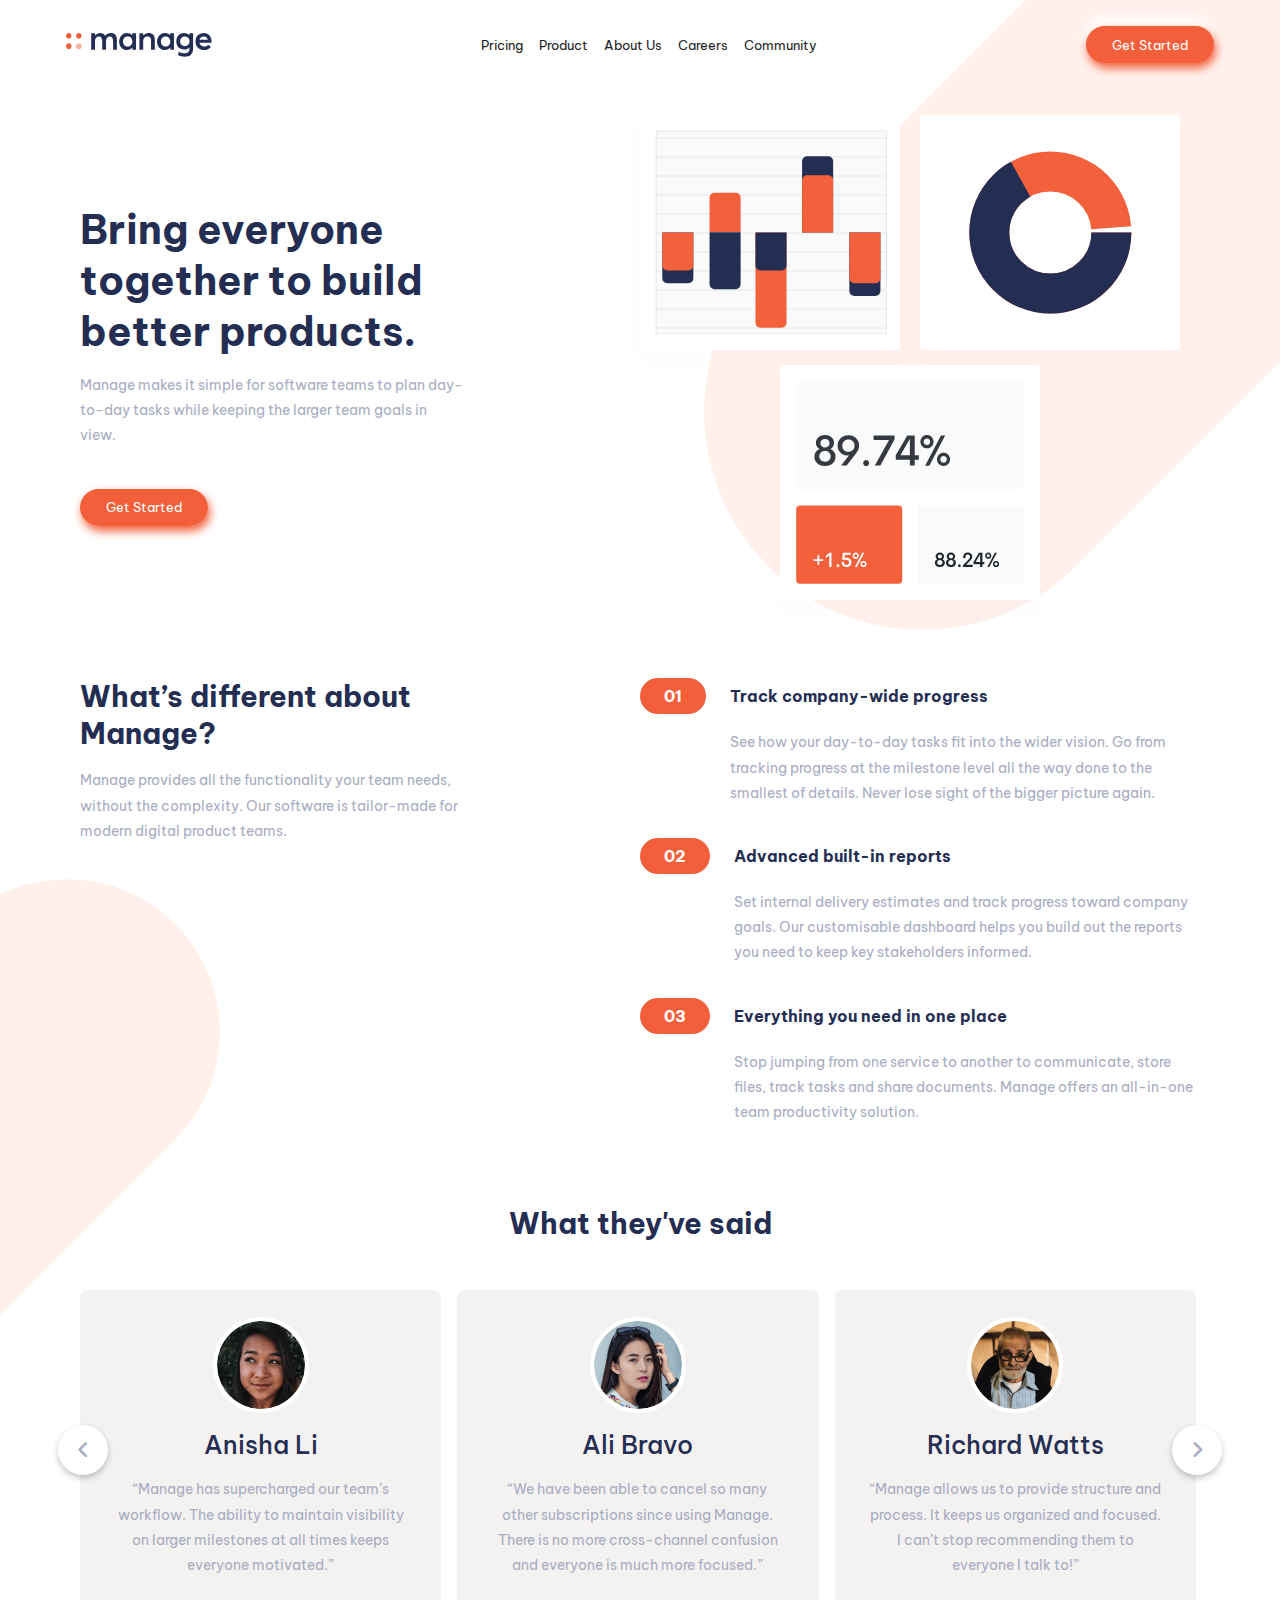
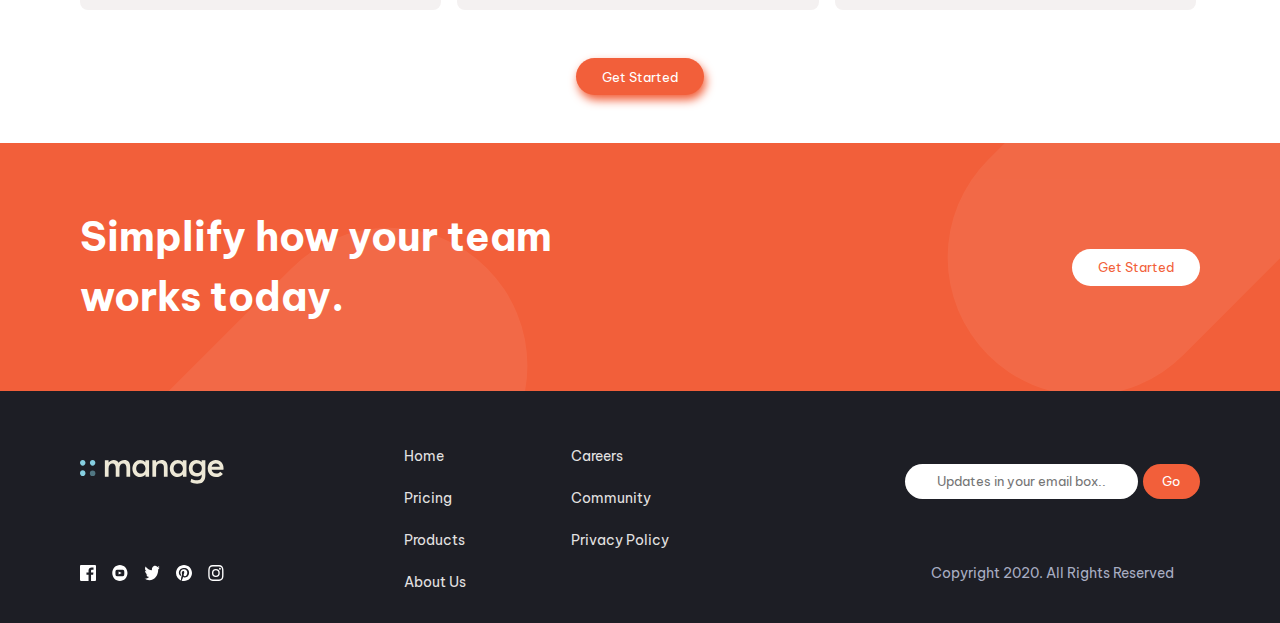
==== commit 215e447f: "updated the background image code" ====
--- a/index.html
+++ b/index.html
@@ -77,7 +77,7 @@
           </div>
         </section>
 
-        <section class="product-info flex container flow-xxx">
+        <section class="product-info flex container">
           <div class="flow product-info__unique">
             <h2 class="text-primary-blue-8 fs-8 fw-7">
               What’s different about Manage?
--- a/css/style.css
+++ b/css/style.css
@@ -55,9 +55,6 @@
   color: var(--clr-gray-4);
   background-color: var(--clr-white);
   min-height: 100vh;
-  background-image: url(../images/bg-tablet-pattern.svg);
-  background-position: 80px -270px;
-  background-repeat: no-repeat;
 }
 
 @media (min-width: 45.1em) {
@@ -137,6 +134,18 @@
 @media (min-width: 51.5em) {
   .container {
     padding-inline: 5em;
+  }
+}
+
+.even-columns {
+  display: grid;
+  gap: 1rem;
+}
+
+@media (min-width: 51.5em) {
+  .even-columns {
+    grid-auto-flow: column;
+    grid-auto-columns: 1fr;
   }
 }
 
@@ -453,6 +462,11 @@
   display: none;
 }
 
+/* 
+  this is a max-width so that I don't have to reset
+  all the mobile-menu styles to the origin on other 
+  screen sizes.
+*/
 @media (max-width: 51.51em) {
   body::before {
     content: "";
@@ -575,6 +589,26 @@
   order: -1;
 }
 
+/* 
+  the bg blobs are pseudo-elements instead of just
+  being background-images of the .intro-section__img
+  because it's easier to make pseudo-elements overflow?????  
+*/
+.intro-section__img::before {
+  content: "";
+  position: absolute;
+  z-index: -1;
+  right: 0;
+  top: 0;
+  width: 87%;
+  max-height: 70vh;
+  max-height: 70dvh; /* dvh's good for mobile. takes into account the height of the address bar */
+  aspect-ratio: 1 / 1.2;
+  background-image: url(../images/bg-tablet-pattern.svg);
+  background-repeat: no-repeat;
+  background-position: bottom left; /* moving the bottom of the background to bottom left */
+}
+
 @media (min-width: 51.5em) {
   .intro-section {
     flex-direction: row;
@@ -594,6 +628,10 @@
   .intro-section__img {
     order: initial;
   }
+
+  .intro-section__img::before {
+    width: 45%;
+  }
 }
 
 @media (min-width: 51.51em) and (max-width: 58em) {
@@ -612,11 +650,32 @@
   --gap: 3rem;
   flex-direction: column;
   text-align: center;
+  position: relative;
 }
 
 .product-info__unique {
   max-width: 25rem;
   margin: auto;
+}
+
+.product-info__unique::before {
+  content: url(../images/bg-tablet-pattern.svg); /* this is the content instead of just a background img because, if it were a bg, the and the bg overflowed, it would get cut off and wouldn't show up, but, with content, we don't have that problem */
+  zoom: 40%; /* using this to make the blob image "smaller". not the best solution */
+  position: absolute;
+  z-index: -1;
+  left: 70%;
+  bottom: 120%;
+  width: 100px;
+}
+
+@media (min-width: 51.5em) {
+  .product-info__unique::before {
+    zoom: 70%; /* using this to make the blob image "smaller". not the best solution */
+    z-index: -1;
+    left: -500px;
+    top: 45%;
+    width: 100px;
+  }
 }
 
 /* testemonials */
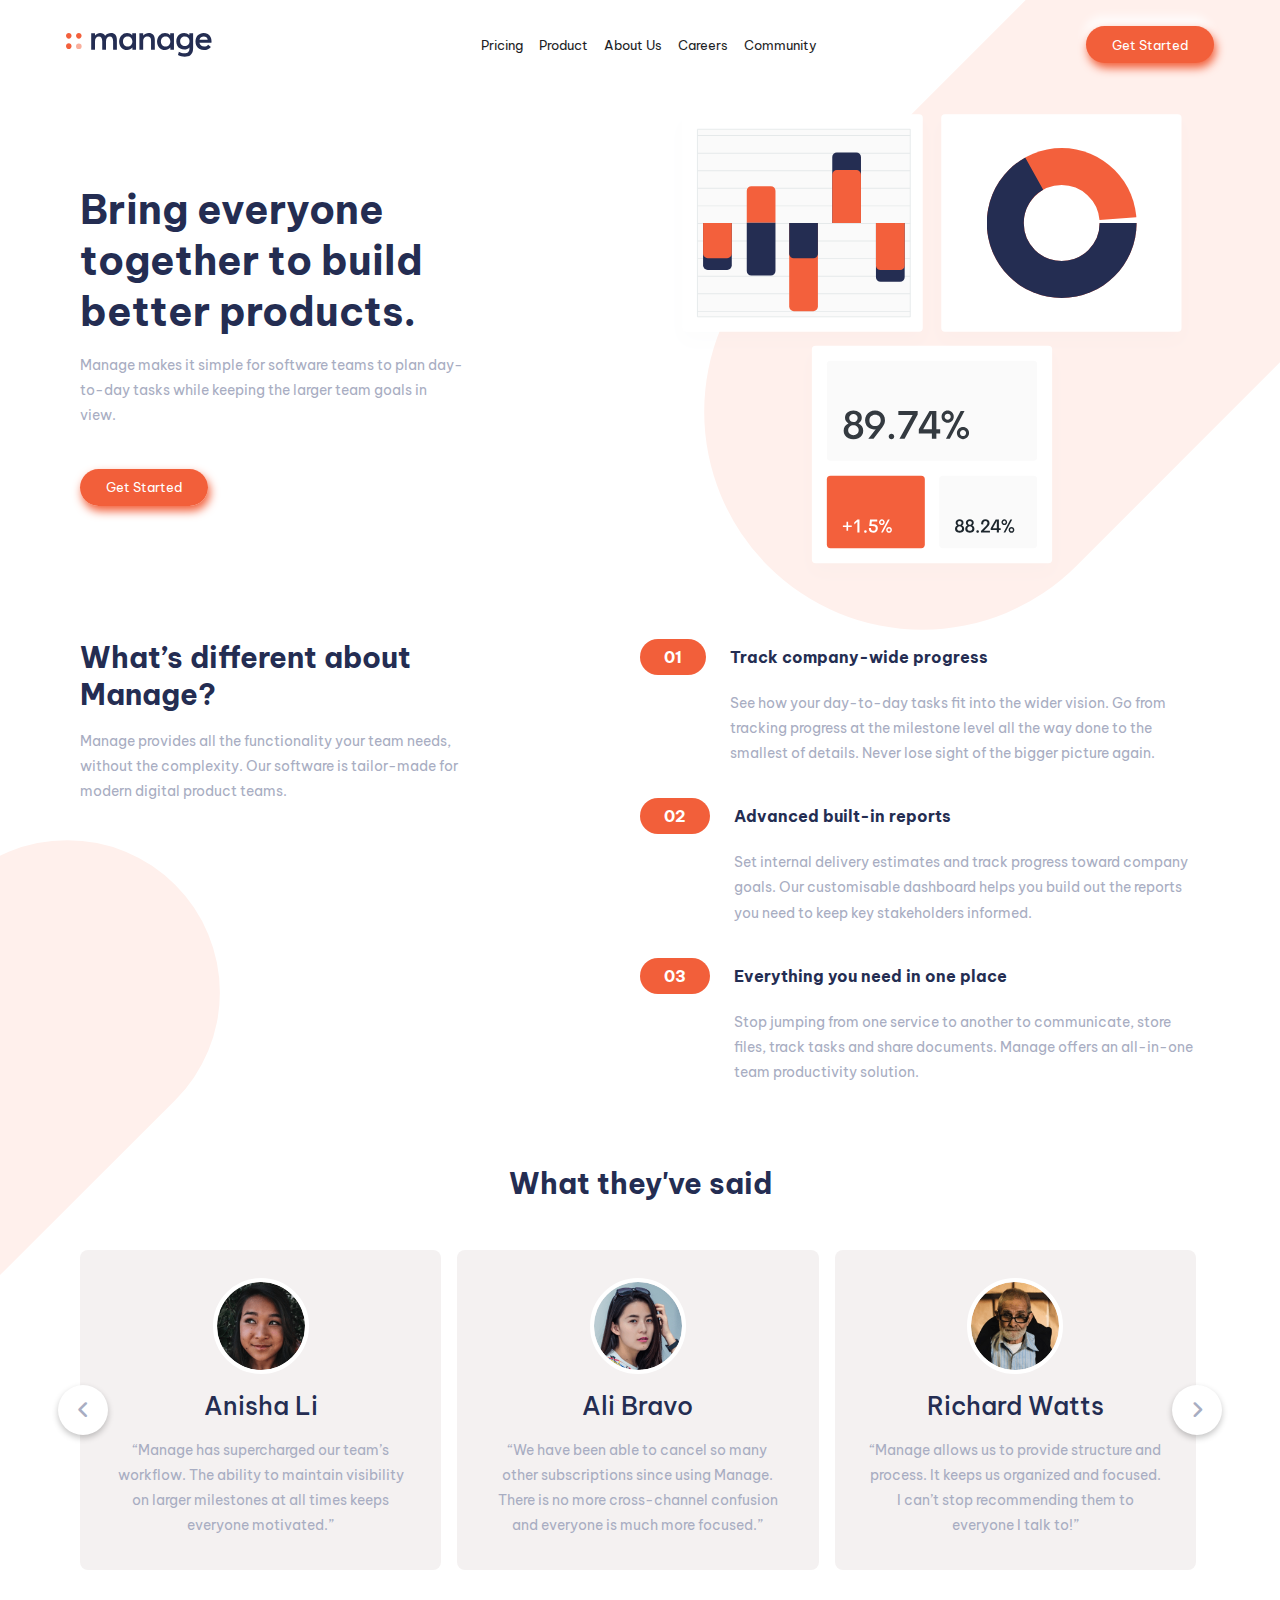
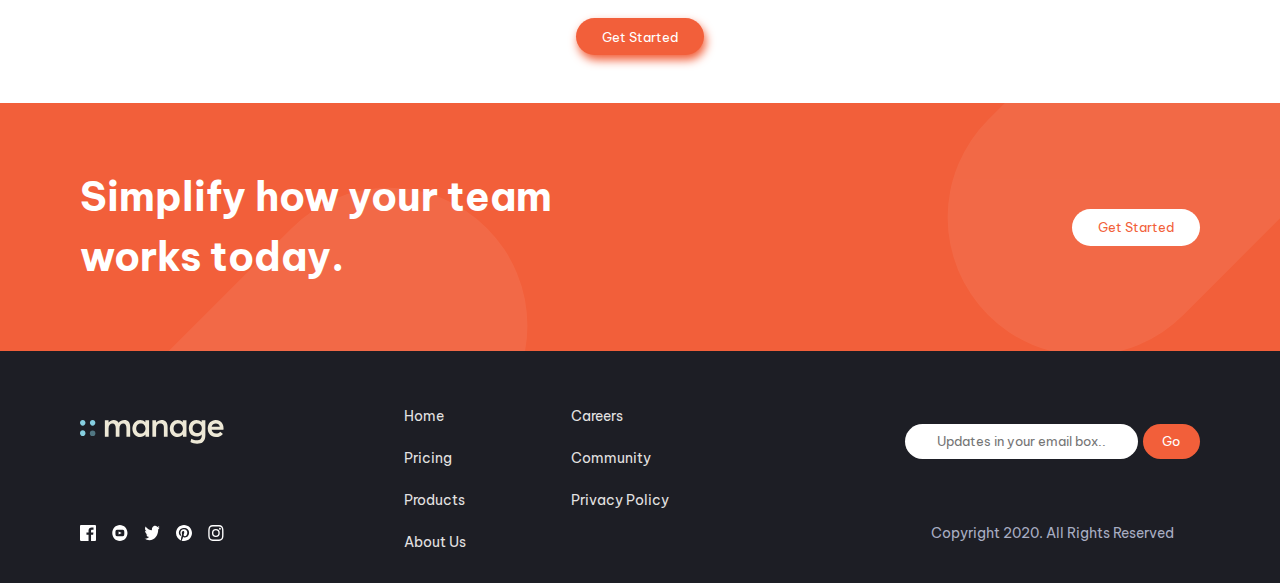
==== commit 7bf076c5: "fixed some layout flex issues and organized the code better" ====
--- a/index.html
+++ b/index.html
@@ -22,8 +22,8 @@
     />
     <title>Manage landing page</title>
     <link rel="stylesheet" href="./css/style.css" />
-    <script src="./menu.js" defer></script>
-    <script src="./carousel.js" defer></script>
+    <script src="./scripts/menu.js" defer></script>
+    <script src="./scripts/carousel.js" defer></script>
   </head>
   <body>
     <div class="overflow-x-hide">
@@ -59,7 +59,7 @@
       </header>
 
       <main>
-        <section class="intro-section container flex flow">
+        <section class="intro-section container flex flex-even flow">
           <div>
             <div class="intro-section__info">
               <h1 class="text-primary-blue-8 fs-9 fw-7">
@@ -77,7 +77,7 @@
           </div>
         </section>
 
-        <section class="product-info flex container">
+        <section class="product-info flex flex-even container">
           <div class="flow product-info__unique">
             <h2 class="text-primary-blue-8 fs-8 fw-7">
               What’s different about Manage?
--- a/css/style.css
+++ b/css/style.css
@@ -108,6 +108,11 @@
   gap: var(--gap, 1rem);
 }
 
+/* probably should be using a grid here, but there'd be too much to change */
+.flex-even > * {
+  flex: 1;
+}
+
 .grid {
   display: grid;
   gap: var(--gap, 1rem);
@@ -137,7 +142,7 @@
   }
 }
 
-.even-columns {
+/* .even-columns {
   display: grid;
   gap: 1rem;
 }
@@ -147,7 +152,7 @@
     grid-auto-flow: column;
     grid-auto-columns: 1fr;
   }
-}
+} */
 
 .overflow-x-hide {
   overflow-x: hidden;
@@ -468,7 +473,17 @@
   screen sizes.
 */
 @media (max-width: 51.51em) {
-  body::before {
+  .primary-header::before {
+    content: "";
+    position: fixed;
+    inset: 0;
+    background-image: linear-gradient(rgb(0 0 0 / 0), rgb(0 0 0 / 0.8));
+    z-index: 10;
+    pointer-events: none;
+    opacity: 0;
+  }
+
+  /* body::before {
     content: "";
     position: fixed;
     inset: 0;
@@ -484,6 +499,9 @@
   }
 
   body.overlay-active::before {
+    opacity: 1;
+  } */
+  .primary-header.overlay-active::before {
     opacity: 1;
   }
 
@@ -517,6 +535,9 @@
 
   .mobile-menu {
     display: block;
+    position: fixed;
+    right: 2rem;
+    z-index: 9999;
     border: none;
     background: transparent;
     cursor: pointer;
@@ -622,7 +643,7 @@
   }
 
   .intro-section__info p {
-    max-width: 24rem;
+    max-width: 24rem; /* probably should be a utility class since there are a lot of similar max-widths on the text blocks */
   }
 
   .intro-section__img {
@@ -660,17 +681,17 @@
 
 .product-info__unique::before {
   content: url(../images/bg-tablet-pattern.svg); /* this is the content instead of just a background img because, if it were a bg, the and the bg overflowed, it would get cut off and wouldn't show up, but, with content, we don't have that problem */
-  zoom: 40%; /* using this to make the blob image "smaller". not the best solution */
+  zoom: 50%; /* using this to make the blob image "smaller". not the best solution */
   position: absolute;
   z-index: -1;
   left: 70%;
-  bottom: 120%;
+  bottom: 110%;
   width: 100px;
 }
 
 @media (min-width: 51.5em) {
   .product-info__unique::before {
-    zoom: 70%; /* using this to make the blob image "smaller". not the best solution */
+    zoom: 70%;
     z-index: -1;
     left: -500px;
     top: 45%;
